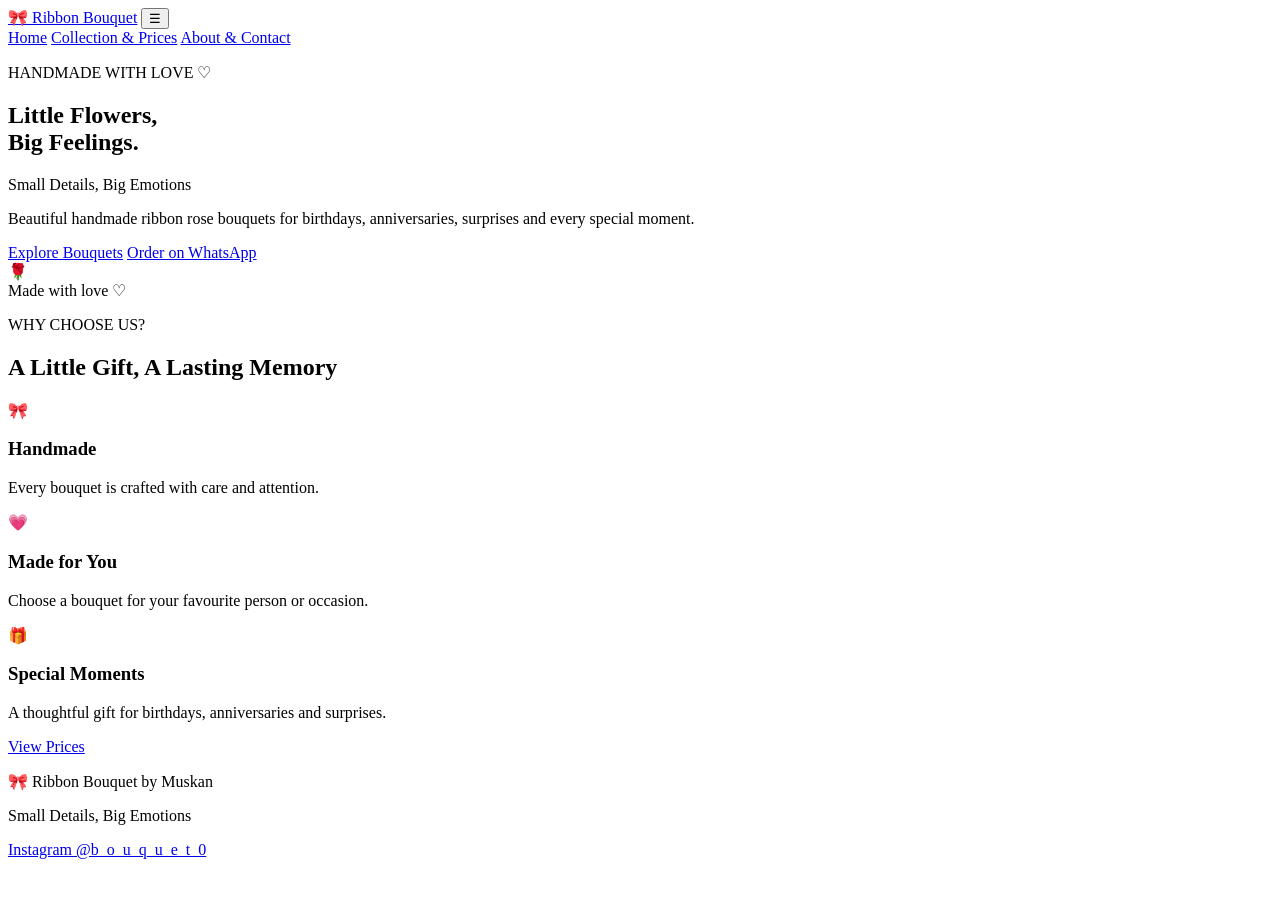
==== index.html @ 97098b2c "Create index.html" ====
<!DOCTYPE html><html lang="en">
<head>
  <meta charset="UTF-8">
  <meta name="viewport" content="width=device-width, initial-scale=1.0">
  <title>Ribbon Bouquet by Muskan</title>
  <meta name="description" content="Handmade ribbon rose bouquets for special moments. Order across Assam.">
  <link rel="stylesheet" href="style.css">
</head>
<body>
  <header class="header">
    <a class="logo" href="index.html">🎀 Ribbon Bouquet</a>
    <button class="menu-btn" onclick="toggleMenu()">☰</button>
    <nav id="nav">
      <a href="index.html">Home</a>
      <a href="collection.html">Collection & Prices</a>
      <a href="about.html">About & Contact</a>
    </nav>
  </header>  <main>
    <section class="hero">
      <div class="hero-content">
        <p class="eyebrow">HANDMADE WITH LOVE ♡</p>
        <h1>Little Flowers,<br><span>Big Feelings.</span></h1>
        <p class="tagline">Small Details, Big Emotions</p>
        <p>Beautiful handmade ribbon rose bouquets for birthdays, anniversaries, surprises and every special moment.</p>
        <div class="buttons">
          <a class="btn" href="collection.html">Explore Bouquets</a>
          <a class="btn btn-light" href="https://wa.me/919864152219?text=Hello%2C%20I%20want%20to%20order%20a%20ribbon%20bouquet" target="_blank" rel="noopener">Order on WhatsApp</a>
        </div>
      </div>
      <div class="hero-art" aria-label="Ribbon bouquet decoration">
        <div class="flower">🌹</div>
        <div class="ribbon">Made with love ♡</div>
      </div>
    </section><section class="section">
  <p class="eyebrow">WHY CHOOSE US?</p>
  <h2>A Little Gift, A Lasting Memory</h2>
  <div class="cards">
    <article class="card"><span>🎀</span><h3>Handmade</h3><p>Every bouquet is crafted with care and attention.</p></article>
    <article class="card"><span>💗</span><h3>Made for You</h3><p>Choose a bouquet for your favourite person or occasion.</p></article>
    <article class="card"><span>🎁</span><h3>Special Moments</h3><p>A thoughtful gift for birthdays, anniversaries and surprises.</p></article>
  </div>
  <a class="btn" href="collection.html">View Prices</a>
</section>

  </main>  <footer>
    <p>🎀 Ribbon Bouquet by Muskan</p>
    <p>Small Details, Big Emotions</p>
    <a href="https://www.instagram.com/b_o_u_q_u_e_t_0/" target="_blank" rel="noopener">Instagram @b_o_u_q_u_e_t_0</a>
  </footer>
  <script src="script.js"></script>
</body>
</html>
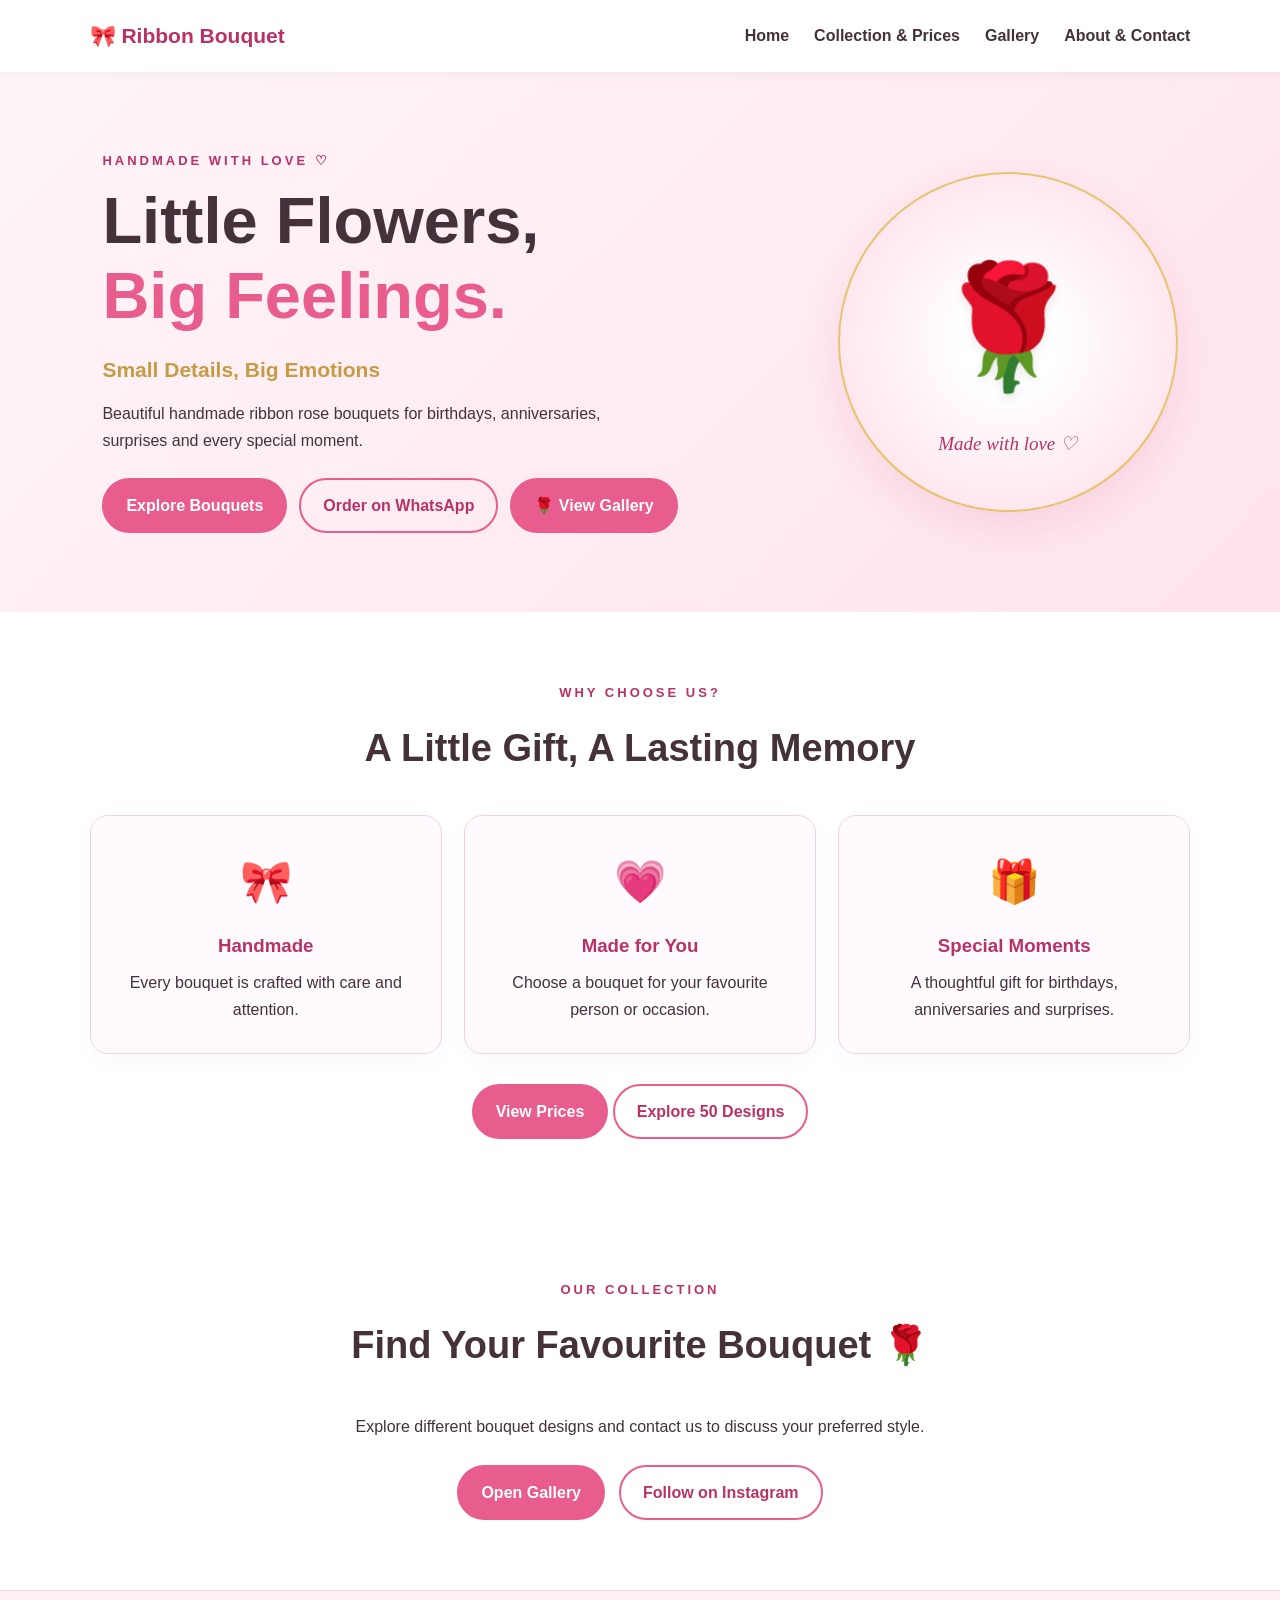
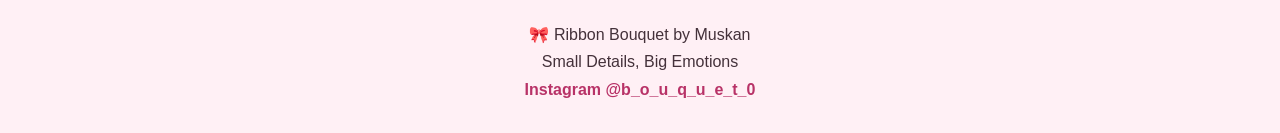
==== commit a8c582bc: "Update index.html" ====
--- a/index.html
+++ b/index.html
@@ -1,52 +1,105 @@
 <!DOCTYPE html><html lang="en">
 <head>
   <meta charset="UTF-8">
-  <meta name="viewport" content="width=device-width, initial-scale=1.0">
-  <title>Ribbon Bouquet by Muskan</title>
-  <meta name="description" content="Handmade ribbon rose bouquets for special moments. Order across Assam.">
-  <link rel="stylesheet" href="style.css">
+  <meta name="viewport" content="width=device-width, initial-scale=1.0">  <title>Ribbon Bouquet by Muskan</title>  <meta name="description" content="Handmade ribbon rose bouquets for special moments. Order across Assam.">  <link rel="stylesheet" href="style.css">
 </head>
-<body>
-  <header class="header">
-    <a class="logo" href="index.html">🎀 Ribbon Bouquet</a>
-    <button class="menu-btn" onclick="toggleMenu()">☰</button>
-    <nav id="nav">
-      <a href="index.html">Home</a>
-      <a href="collection.html">Collection & Prices</a>
-      <a href="about.html">About & Contact</a>
-    </nav>
-  </header>  <main>
-    <section class="hero">
-      <div class="hero-content">
-        <p class="eyebrow">HANDMADE WITH LOVE ♡</p>
-        <h1>Little Flowers,<br><span>Big Feelings.</span></h1>
-        <p class="tagline">Small Details, Big Emotions</p>
-        <p>Beautiful handmade ribbon rose bouquets for birthdays, anniversaries, surprises and every special moment.</p>
-        <div class="buttons">
-          <a class="btn" href="collection.html">Explore Bouquets</a>
-          <a class="btn btn-light" href="https://wa.me/919864152219?text=Hello%2C%20I%20want%20to%20order%20a%20ribbon%20bouquet" target="_blank" rel="noopener">Order on WhatsApp</a>
-        </div>
-      </div>
-      <div class="hero-art" aria-label="Ribbon bouquet decoration">
-        <div class="flower">🌹</div>
-        <div class="ribbon">Made with love ♡</div>
-      </div>
-    </section><section class="section">
+<body>  <header class="header">
+    <a class="logo" href="index.html">🎀 Ribbon Bouquet</a><button class="menu-btn" onclick="toggleMenu()" aria-label="Open menu">☰</button>
+
+<nav id="nav">
+  <a href="index.html">Home</a>
+  <a href="collection.html">Collection & Prices</a>
+  <a href="gallery.html">Gallery</a>
+  <a href="about.html">About & Contact</a>
+</nav>
+
+  </header>  <main><section class="hero">
+  <div class="hero-content">
+    <p class="eyebrow">HANDMADE WITH LOVE ♡</p>
+
+    <h1>Little Flowers,<br><span>Big Feelings.</span></h1>
+
+    <p class="tagline">Small Details, Big Emotions</p>
+
+    <p>
+      Beautiful handmade ribbon rose bouquets for birthdays,
+      anniversaries, surprises and every special moment.
+    </p>
+
+    <div class="buttons">
+      <a class="btn" href="collection.html">Explore Bouquets</a>
+
+      <a class="btn btn-light"
+         href="https://wa.me/919864152219?text=Hello%2C%20I%20want%20to%20order%20a%20ribbon%20bouquet"
+         target="_blank" rel="noopener">
+        Order on WhatsApp
+      </a>
+
+      <a class="btn" href="gallery.html">🌹 View Gallery</a>
+    </div>
+  </div>
+
+  <div class="hero-art" aria-label="Ribbon bouquet decoration">
+    <div class="flower">🌹</div>
+    <div class="ribbon">Made with love ♡</div>
+  </div>
+</section>
+
+<section class="section">
   <p class="eyebrow">WHY CHOOSE US?</p>
+
   <h2>A Little Gift, A Lasting Memory</h2>
+
   <div class="cards">
-    <article class="card"><span>🎀</span><h3>Handmade</h3><p>Every bouquet is crafted with care and attention.</p></article>
-    <article class="card"><span>💗</span><h3>Made for You</h3><p>Choose a bouquet for your favourite person or occasion.</p></article>
-    <article class="card"><span>🎁</span><h3>Special Moments</h3><p>A thoughtful gift for birthdays, anniversaries and surprises.</p></article>
+    <article class="card">
+      <span>🎀</span>
+      <h3>Handmade</h3>
+      <p>Every bouquet is crafted with care and attention.</p>
+    </article>
+
+    <article class="card">
+      <span>💗</span>
+      <h3>Made for You</h3>
+      <p>Choose a bouquet for your favourite person or occasion.</p>
+    </article>
+
+    <article class="card">
+      <span>🎁</span>
+      <h3>Special Moments</h3>
+      <p>A thoughtful gift for birthdays, anniversaries and surprises.</p>
+    </article>
   </div>
+
   <a class="btn" href="collection.html">View Prices</a>
+  <a class="btn btn-light" href="gallery.html">Explore 50 Designs</a>
+</section>
+
+<section class="section">
+  <p class="eyebrow">OUR COLLECTION</p>
+  <h2>Find Your Favourite Bouquet 🌹</h2>
+
+  <p>
+    Explore different bouquet designs and contact us
+    to discuss your preferred style.
+  </p>
+
+  <div class="contact-buttons">
+    <a class="btn" href="gallery.html">Open Gallery</a>
+
+    <a class="btn btn-light"
+       href="https://www.instagram.com/b_o_u_q_u_e_t_0/"
+       target="_blank" rel="noopener">
+      Follow on Instagram
+    </a>
+  </div>
 </section>
 
   </main>  <footer>
     <p>🎀 Ribbon Bouquet by Muskan</p>
-    <p>Small Details, Big Emotions</p>
-    <a href="https://www.instagram.com/b_o_u_q_u_e_t_0/" target="_blank" rel="noopener">Instagram @b_o_u_q_u_e_t_0</a>
-  </footer>
-  <script src="script.js"></script>
-</body>
+    <p>Small Details, Big Emotions</p><a href="https://www.instagram.com/b_o_u_q_u_e_t_0/"
+   target="_blank" rel="noopener">
+  Instagram @b_o_u_q_u_e_t_0
+</a>
+
+  </footer>  <script src="script.js"></script></body>
 </html>
--- a/style.css
+++ b/style.css
@@ -0,0 +1,364 @@
+* {
+  margin: 0;
+  padding: 0;
+  box-sizing: border-box;
+  }
+
+:root {
+--pink: #e85d8e;
+--dark-pink: #b83267;
+--light-pink: #fff0f5;
+--gold: #c69b45;
+--white: #ffffff;
+--text: #44313a;
+}
+
+html {
+scroll-behavior: smooth;
+}
+
+body {
+font-family: Arial, sans-serif;
+background: var(--white);
+color: var(--text);
+line-height: 1.7;
+}
+
+.header {
+display: flex;
+justify-content: space-between;
+align-items: center;
+padding: 18px 7%;
+background: #fff;
+box-shadow: 0 2px 12px #0000000c;
+position: sticky;
+top: 0;
+z-index: 100;
+}
+
+.logo {
+color: var(--dark-pink);
+font-size: 21px;
+font-weight: bold;
+text-decoration: none;
+}
+
+nav {
+display: flex;
+gap: 25px;
+}
+
+nav a {
+color: var(--text);
+text-decoration: none;
+font-weight: 600;
+}
+
+nav a:hover,
+footer a:hover {
+color: var(--pink);
+}
+
+.menu-btn {
+display: none;
+border: none;
+background: transparent;
+font-size: 27px;
+cursor: pointer;
+}
+
+.hero {
+min-height: 540px;
+padding: 70px 8%;
+display: flex;
+align-items: center;
+justify-content: space-between;
+gap: 35px;
+background: linear-gradient(135deg, #fff5f8, #ffe3ed);
+}
+
+.hero-content {
+max-width: 600px;
+}
+
+.eyebrow {
+color: var(--dark-pink);
+font-size: 13px;
+letter-spacing: 3px;
+font-weight: bold;
+margin-bottom: 12px;
+}
+
+h1 {
+font-size: clamp(38px, 6vw, 65px);
+line-height: 1.15;
+margin-bottom: 18px;
+}
+
+h1 span {
+color: var(--pink);
+}
+
+.tagline {
+color: var(--gold);
+font-size: 21px;
+font-weight: bold;
+margin-bottom: 12px;
+}
+
+.hero-content > p:not(.eyebrow):not(.tagline) {
+max-width: 500px;
+margin-bottom: 24px;
+}
+
+.buttons {
+display: flex;
+flex-wrap: wrap;
+gap: 12px;
+}
+
+.btn {
+display: inline-block;
+background: var(--pink);
+color: white;
+padding: 12px 22px;
+border-radius: 30px;
+text-decoration: none;
+border: 2px solid var(--pink);
+font-weight: bold;
+transition: 0.2s;
+}
+
+.btn:hover {
+background: var(--dark-pink);
+border-color: var(--dark-pink);
+transform: translateY(-2px);
+}
+
+.btn-light {
+background: transparent;
+color: var(--dark-pink);
+}
+
+.btn-light:hover {
+color: white;
+}
+
+.hero-art {
+min-width: 240px;
+width: 340px;
+height: 340px;
+border: 2px solid #e8c36e;
+border-radius: 50%;
+background: radial-gradient(circle, #fff 20%, #ffd9e6 100%);
+display: flex;
+flex-direction: column;
+align-items: center;
+justify-content: center;
+box-shadow: 0 15px 40px #b832671b;
+}
+
+.flower {
+font-size: 120px;
+filter: drop-shadow(0 5px 5px #00000015);
+}
+
+.ribbon {
+color: var(--dark-pink);
+font-family: Georgia, serif;
+font-size: 19px;
+font-style: italic;
+}
+
+.section {
+text-align: center;
+padding: 70px 7%;
+}
+
+h2 {
+font-size: clamp(27px, 4vw, 38px);
+margin-bottom: 35px;
+}
+
+.cards {
+display: grid;
+grid-template-columns: repeat(3, 1fr);
+gap: 22px;
+margin: 30px 0;
+}
+
+.card {
+padding: 30px 22px;
+border: 1px solid #f4d3df;
+border-radius: 18px;
+background: #fffafd;
+box-shadow: 0 8px 25px #00000006;
+}
+
+.card span {
+font-size: 42px;
+}
+
+.card h3 {
+margin: 12px 0 7px;
+color: var(--dark-pink);
+}
+
+.page-banner {
+text-align: center;
+padding: 55px 20px;
+background: var(--light-pink);
+}
+
+.page-banner h1 {
+font-size: clamp(32px, 5vw, 48px);
+}
+
+.price-grid {
+display: grid;
+grid-template-columns: repeat(3, 1fr);
+gap: 20px;
+max-width: 950px;
+margin: auto;
+}
+
+.price-card {
+border: 1px solid #f1d4df;
+padding: 25px 15px;
+border-radius: 18px;
+background: #fffafd;
+}
+
+.price-card .rose {
+font-size: 45px;
+}
+
+.price-card h3 {
+margin: 8px 0;
+}
+
+.price {
+color: var(--dark-pink);
+font-size: 30px;
+font-weight: bold;
+}
+
+.price-card .btn {
+margin-top: 15px;
+padding: 9px 18px;
+}
+
+.note {
+margin: 30px auto 0;
+max-width: 700px;
+color: #725663;
+}
+
+.about-box {
+max-width: 850px;
+margin: auto;
+text-align: left;
+background: #fffafd;
+border: 1px solid #f1d4df;
+border-radius: 20px;
+padding: 30px;
+}
+
+.about-box h2 {
+margin: 20px 0 10px;
+font-size: 25px;
+}
+
+.about-box ul {
+padding-left: 22px;
+}
+
+.contact-buttons {
+display: flex;
+justify-content: center;
+flex-wrap: wrap;
+gap: 14px;
+margin-top: 25px;
+}
+
+footer {
+text-align: center;
+padding: 30px 15px;
+background: #fff0f5;
+border-top: 1px solid #f1d4df;
+}
+
+footer a {
+color: var(--dark-pink);
+text-decoration: none;
+font-weight: bold;
+}
+
+@media (max-width: 700px) {
+.header {
+padding: 15px 5%;
+}
+
+.logo {
+font-size: 17px;
+}
+
+.menu-btn {
+display: block;
+}
+
+nav {
+display: none;
+position: absolute;
+top: 65px;
+left: 0;
+right: 0;
+background: white;
+flex-direction: column;
+gap: 0;
+box-shadow: 0 10px 15px #00000010;
+}
+
+nav.show {
+display: flex;
+}
+
+nav a {
+padding: 13px 7%;
+border-top: 1px solid #f8e1e9;
+}
+
+.hero {
+padding: 45px 7%;
+flex-direction: column;
+text-align: center;
+}
+
+.hero-content {
+order: 1;
+}
+
+.hero-art {
+order: 0;
+width: 240px;
+height: 240px;
+min-width: 0;
+}
+
+.flower {
+font-size: 85px;
+}
+
+.buttons {
+justify-content: center;
+}
+
+.cards,
+.price-grid {
+grid-template-columns: 1fr;
+}
+
+.section {
+padding: 50px 6%;
+}
+}
